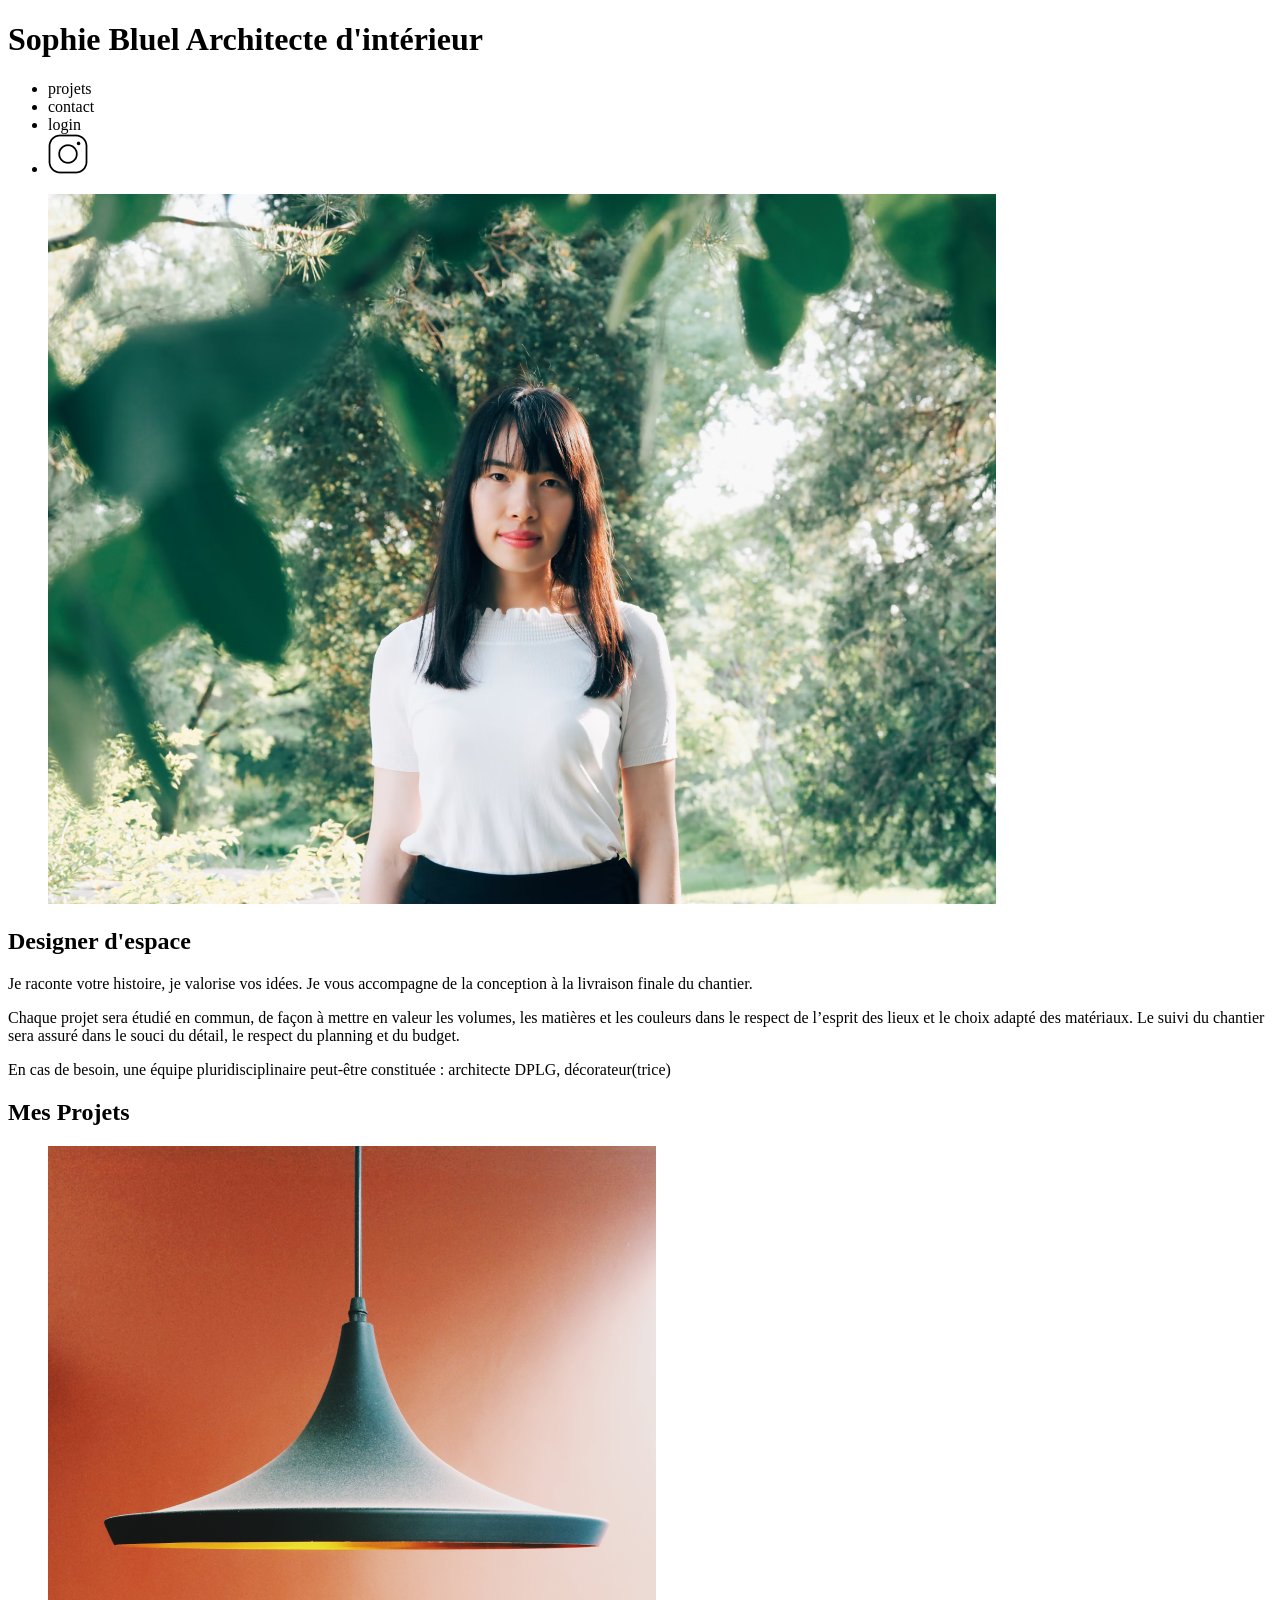
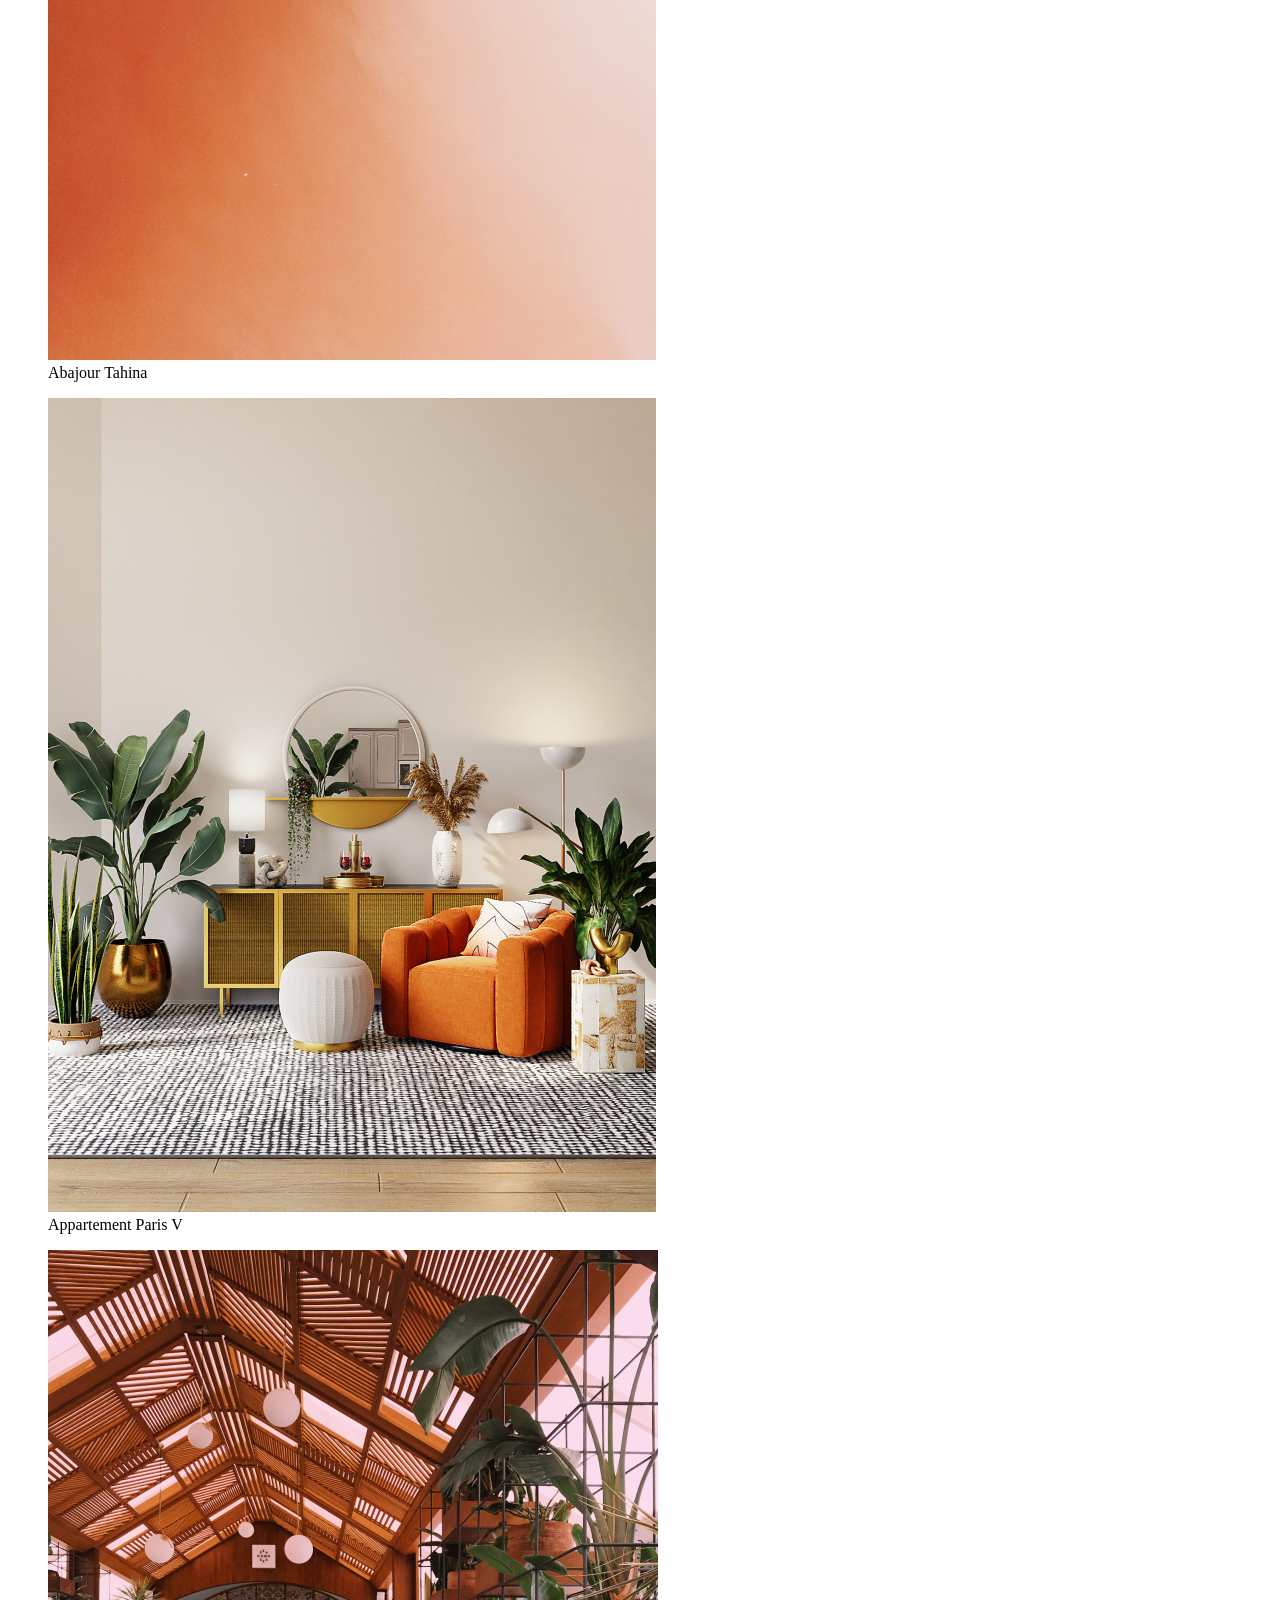
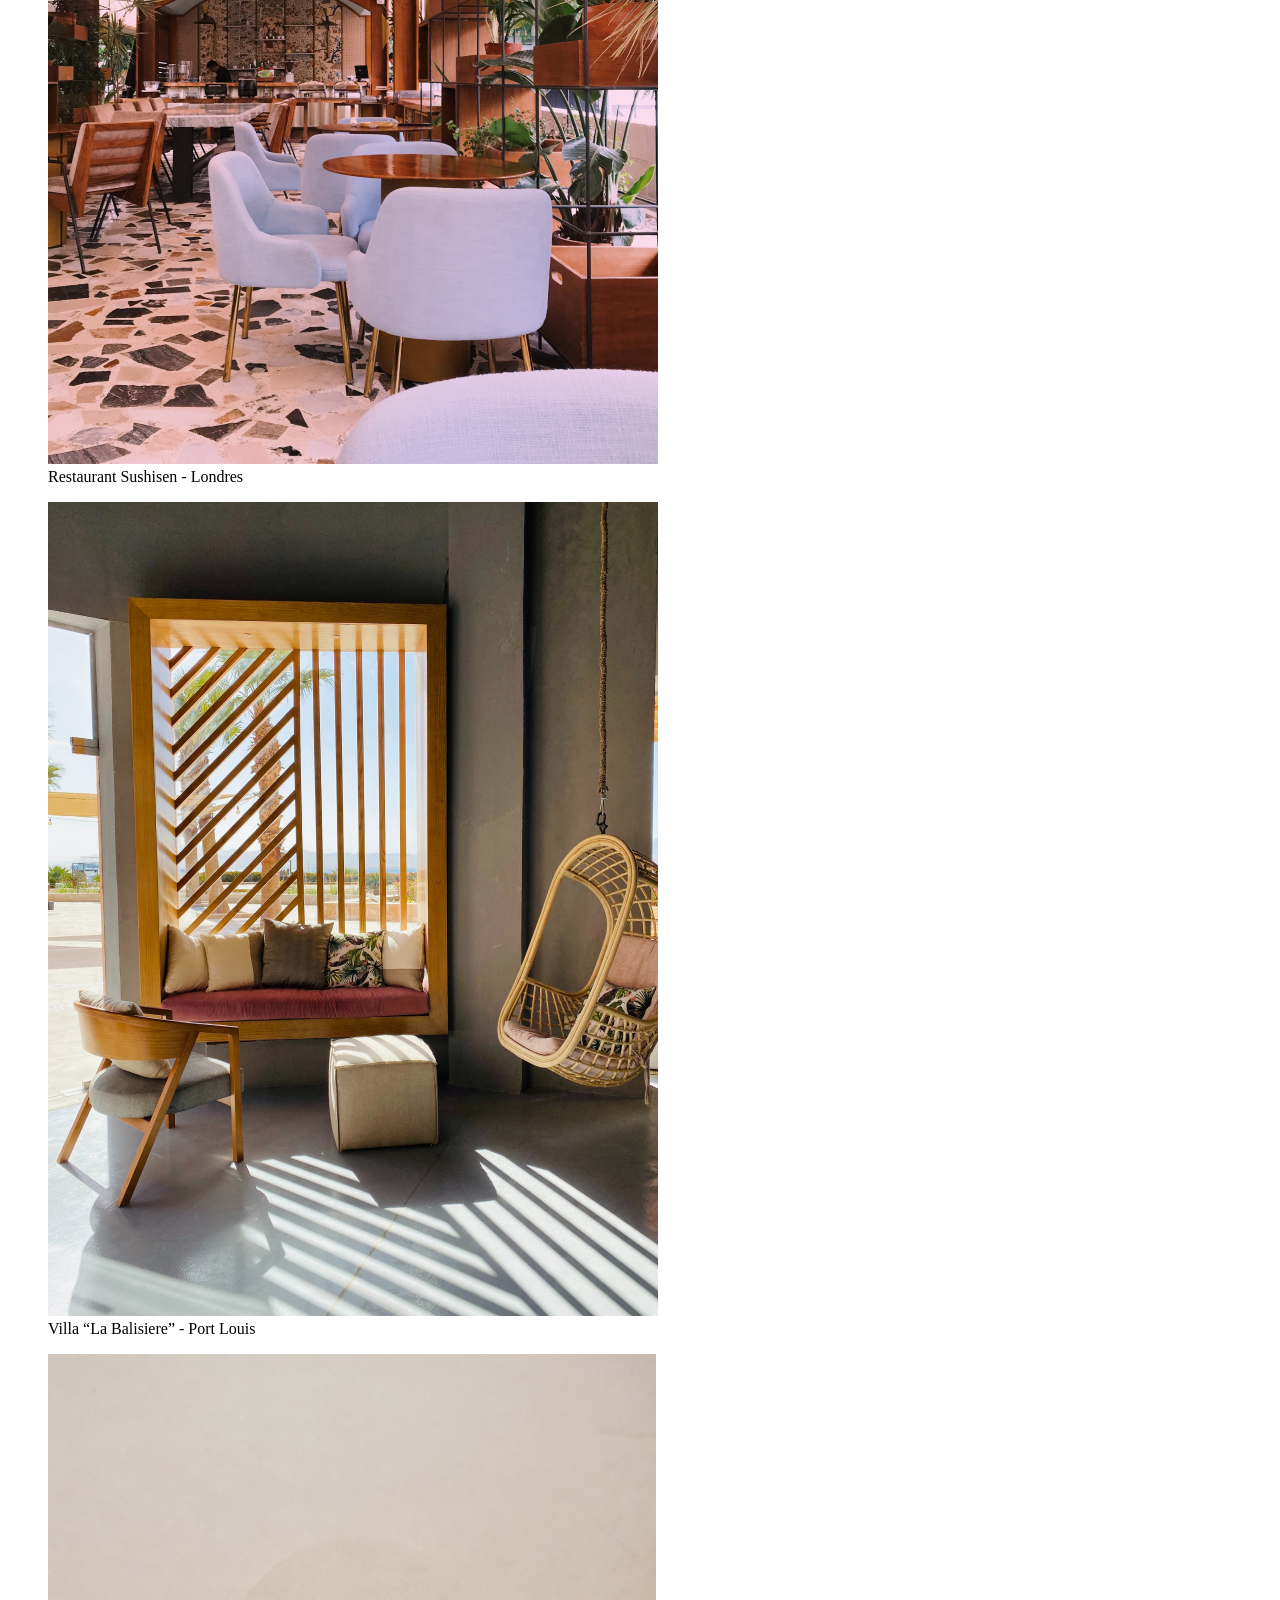
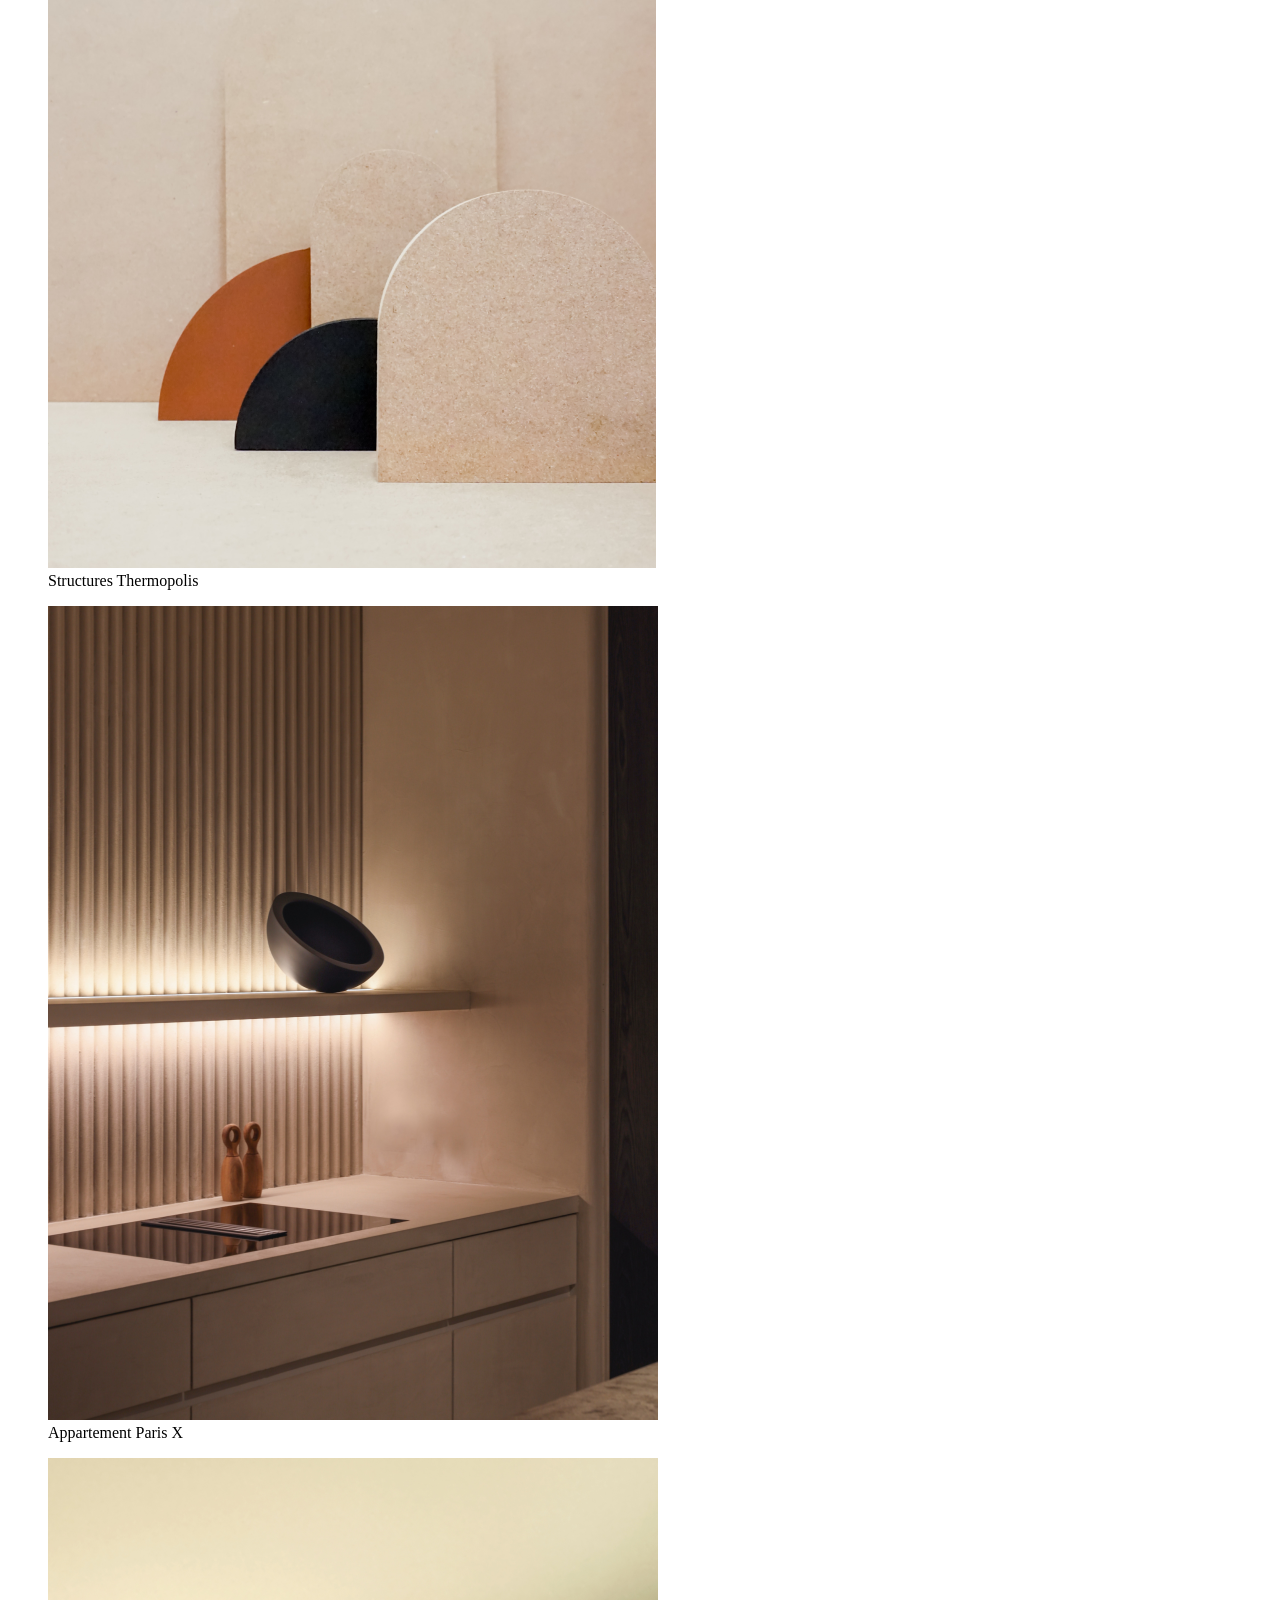
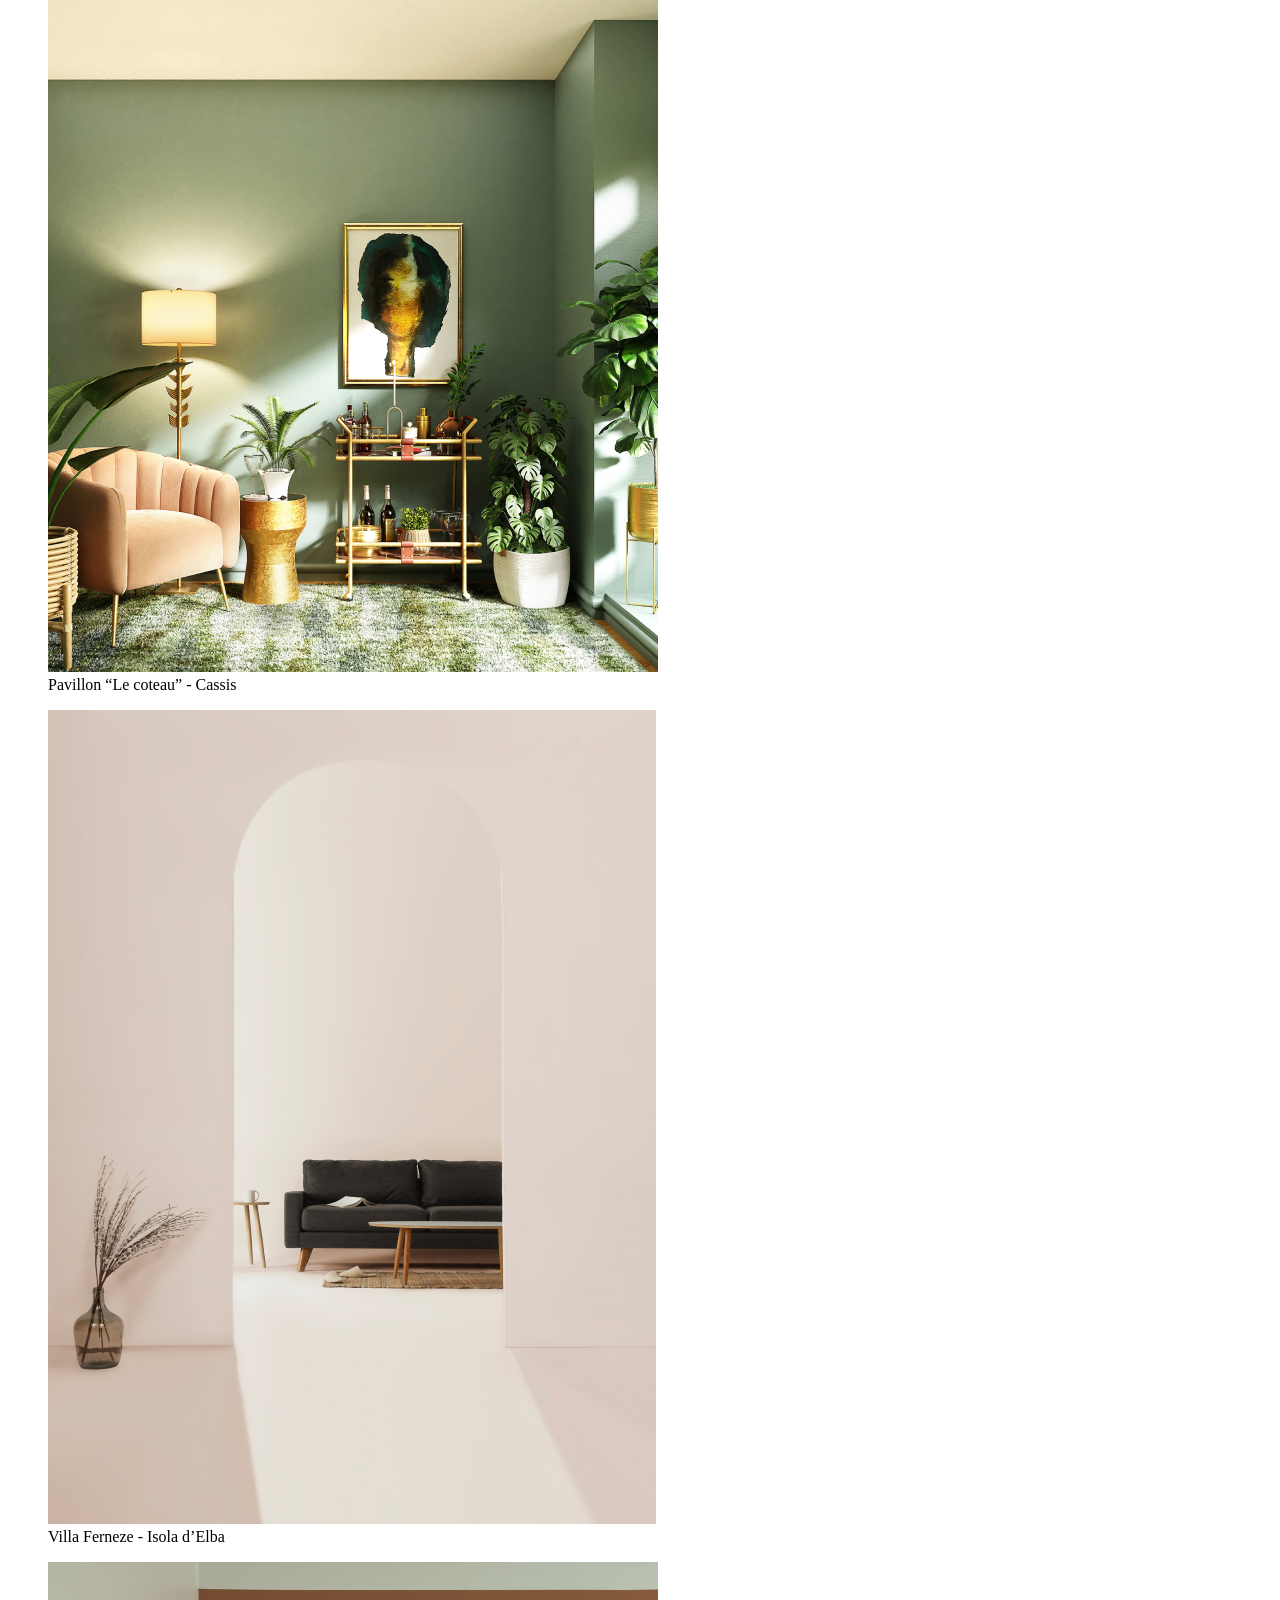
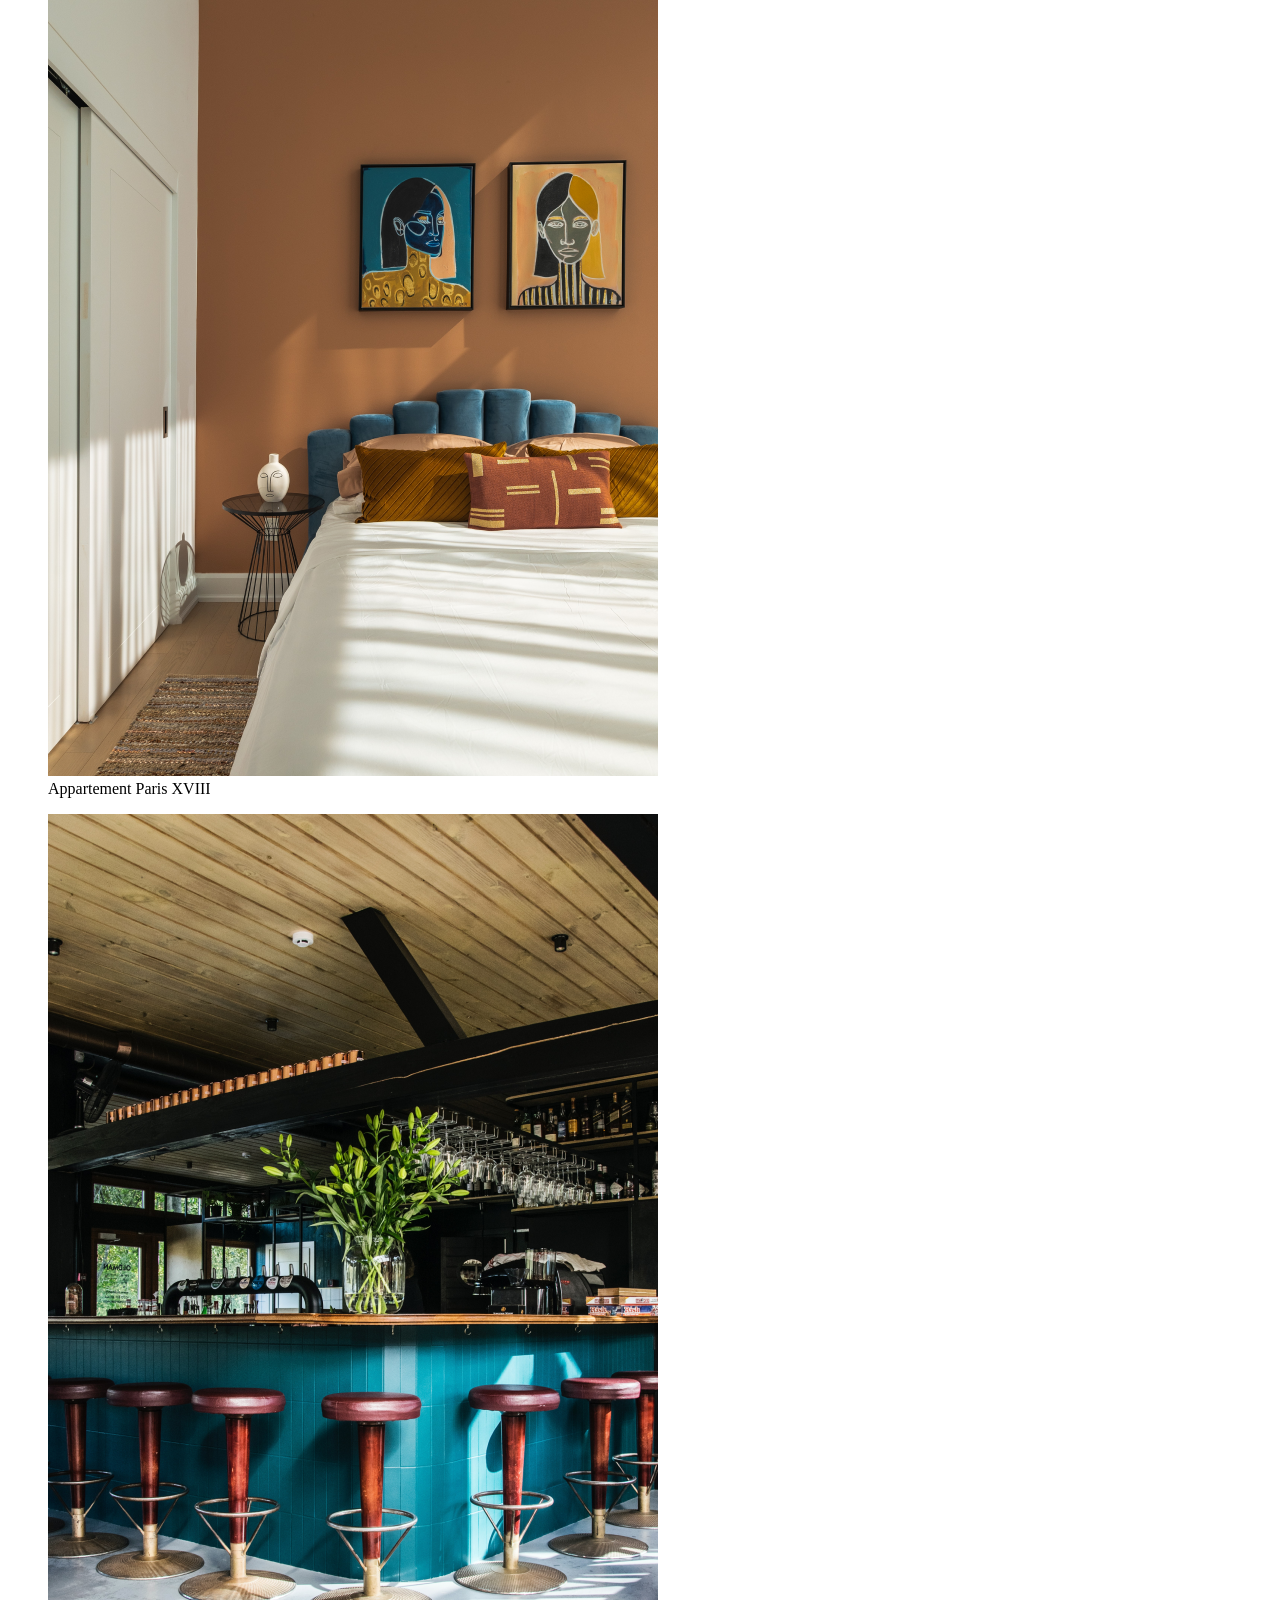
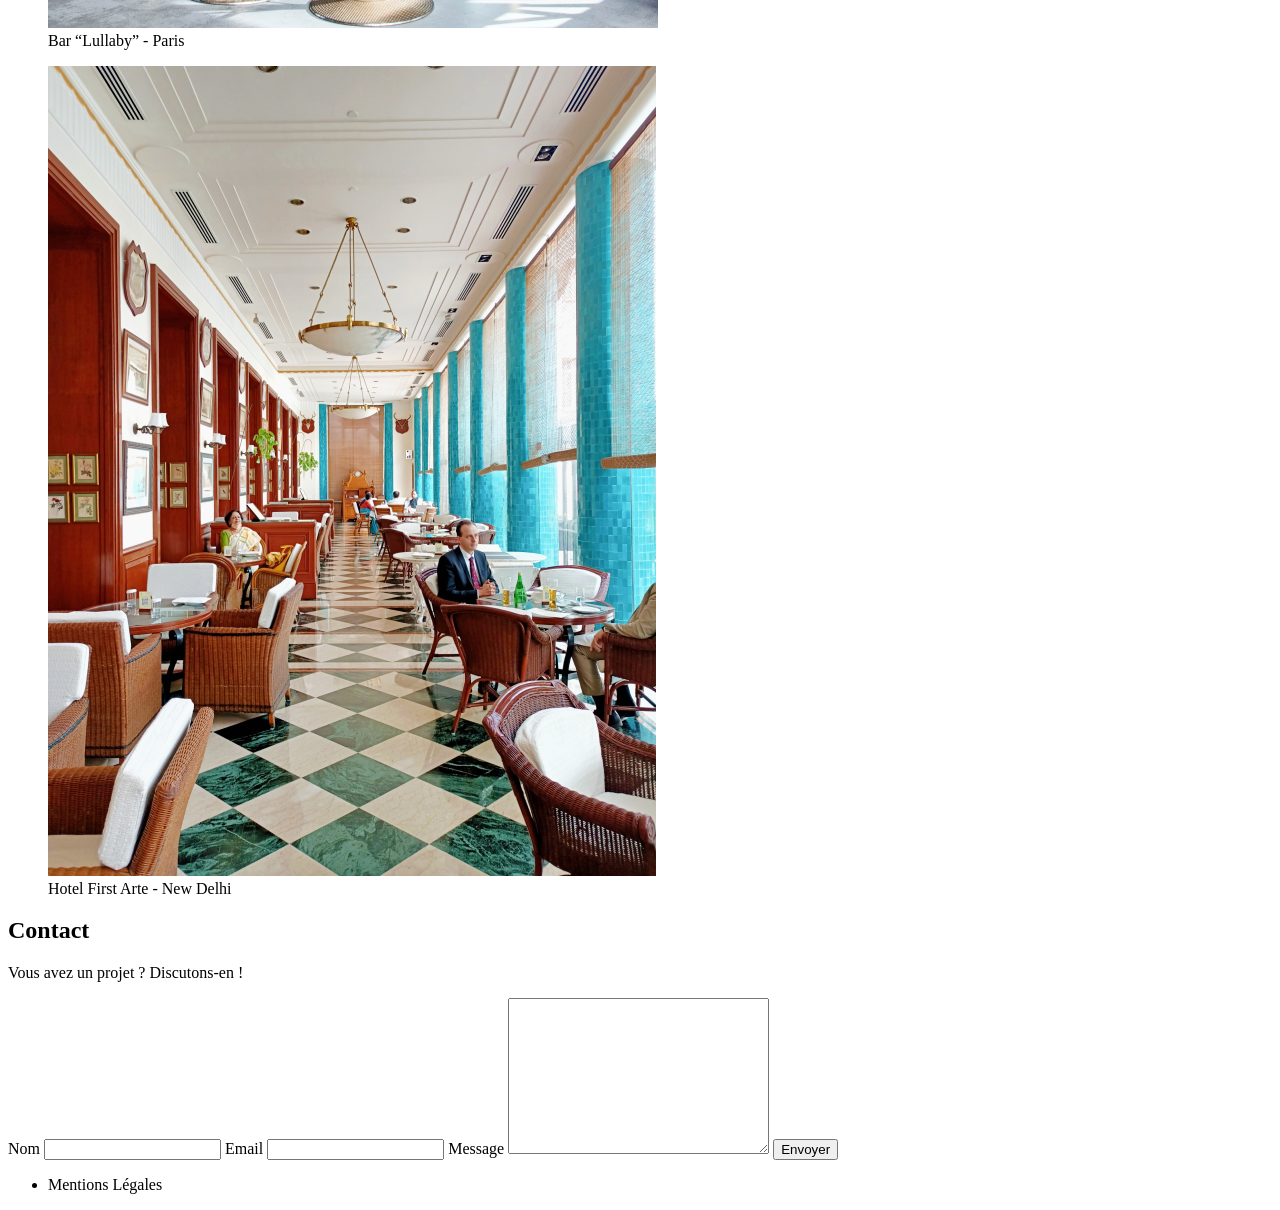
==== index.html @ d365cf8c "Etape 1.1: Récupération des oeuvres depuis l'API. Initialisation du DOM afin de les afficher dans le" ====
<!DOCTYPE html>
<html lang="fr">

<head>
	<meta charset="UTF-8">
	<title>Sophie Bluel - Architecte d'intérieur</title>
	<meta name="viewport" content="width=device-width, initial-scale=1.0">
	<link rel="preconnect" href="https://fonts.googleapis.com">
	<link rel="preconnect" href="https://fonts.gstatic.com" crossorigin>
	<link href="https://fonts.googleapis.com/css2?family=Syne:wght@700;800&family=Work+Sans&display=swap"
		rel="stylesheet">
	<meta name="description" content="">
	<link rel="stylesheet" href="./assets/style.css">
	<script type="module" src="./scripts/main.js"></script>
</head>

<body>
	<header>
		<h1>Sophie Bluel <span>Architecte d'intérieur</span></h1>
		<nav>
			<ul>
				<li>projets</li>
				<li>contact</li>
				<li>login</li>
				<li><img src="./assets/icons/instagram.png" alt="Instagram"></li>
			</ul>
		</nav>
	</header>
	<main>
		<section id="introduction">
			<figure>
				<img src="./assets/images/sophie-bluel.png" alt="">
			</figure>
			<article>
				<h2>Designer d'espace</h2>
				<p>Je raconte votre histoire, je valorise vos idées. Je vous accompagne de la conception à la livraison
					finale du chantier.</p>
				<p>Chaque projet sera étudié en commun, de façon à mettre en valeur les volumes, les matières et les
					couleurs dans le respect de l’esprit des lieux et le choix adapté des matériaux. Le suivi du
					chantier sera assuré dans le souci du détail, le respect du planning et du budget.</p>
				<p>En cas de besoin, une équipe pluridisciplinaire peut-être constituée : architecte DPLG,
					décorateur(trice)</p>
			</article>
		</section>
		<section id="portfolio">
			<h2>Mes Projets</h2>
			<div class="gallery">
				<figure>
					<img src="assets/images/abajour-tahina.png" alt="Abajour Tahina">
					<figcaption>Abajour Tahina</figcaption>
				</figure>
				<figure>
					<img src="assets/images/appartement-paris-v.png" alt="Appartement Paris V">
					<figcaption>Appartement Paris V</figcaption>
				</figure>
				<figure>
					<img src="assets/images/restaurant-sushisen-londres.png" alt="Restaurant Sushisen - Londres">
					<figcaption>Restaurant Sushisen - Londres</figcaption>
				</figure>
				<figure>
					<img src="assets/images/la-balisiere.png" alt="Villa “La Balisiere” - Port Louis">
					<figcaption>Villa “La Balisiere” - Port Louis</figcaption>
				</figure>
				<figure>
					<img src="assets/images/structures-thermopolis.png" alt="Structures Thermopolis">
					<figcaption>Structures Thermopolis</figcaption>
				</figure>
				<figure>
					<img src="assets/images/appartement-paris-x.png" alt="Appartement Paris X">
					<figcaption>Appartement Paris X</figcaption>
				</figure>
				<figure>
					<img src="assets/images/le-coteau-cassis.png" alt="Pavillon “Le coteau” - Cassis">
					<figcaption>Pavillon “Le coteau” - Cassis</figcaption>
				</figure>
				<figure>
					<img src="assets/images/villa-ferneze.png" alt="Villa Ferneze - Isola d’Elba">
					<figcaption>Villa Ferneze - Isola d’Elba</figcaption>
				</figure>
				<figure>
					<img src="assets/images/appartement-paris-xviii.png" alt="Appartement Paris XVIII">
					<figcaption>Appartement Paris XVIII</figcaption>
				</figure>
				<figure>
					<img src="assets/images/bar-lullaby-paris.png" alt="Bar “Lullaby” - Paris">
					<figcaption>Bar “Lullaby” - Paris</figcaption>
				</figure>
				<figure>
					<img src="assets/images/hotel-first-arte-new-delhi.png" alt="Hotel First Arte - New Delhi">
					<figcaption>Hotel First Arte - New Delhi</figcaption>
				</figure>
			</div>
		</section>
		<section id="contact">
			<h2>Contact</h2>
			<p>Vous avez un projet ? Discutons-en !</p>
			<form action="#" method="post">
				<label for="name">Nom</label>
				<input type="text" name="name" id="name">
				<label for="email">Email</label>
				<input type="email" name="email" id="email">
				<label for="message">Message</label>
				<textarea name="message" id="message" cols="30" rows="10"></textarea>
				<input type="submit" value="Envoyer">
			</form>
		</section>
	</main>

	<footer>
		<nav>
			<ul>
				<li>Mentions Légales</li>
			</ul>
		</nav>
	</footer>
</body>

</html>
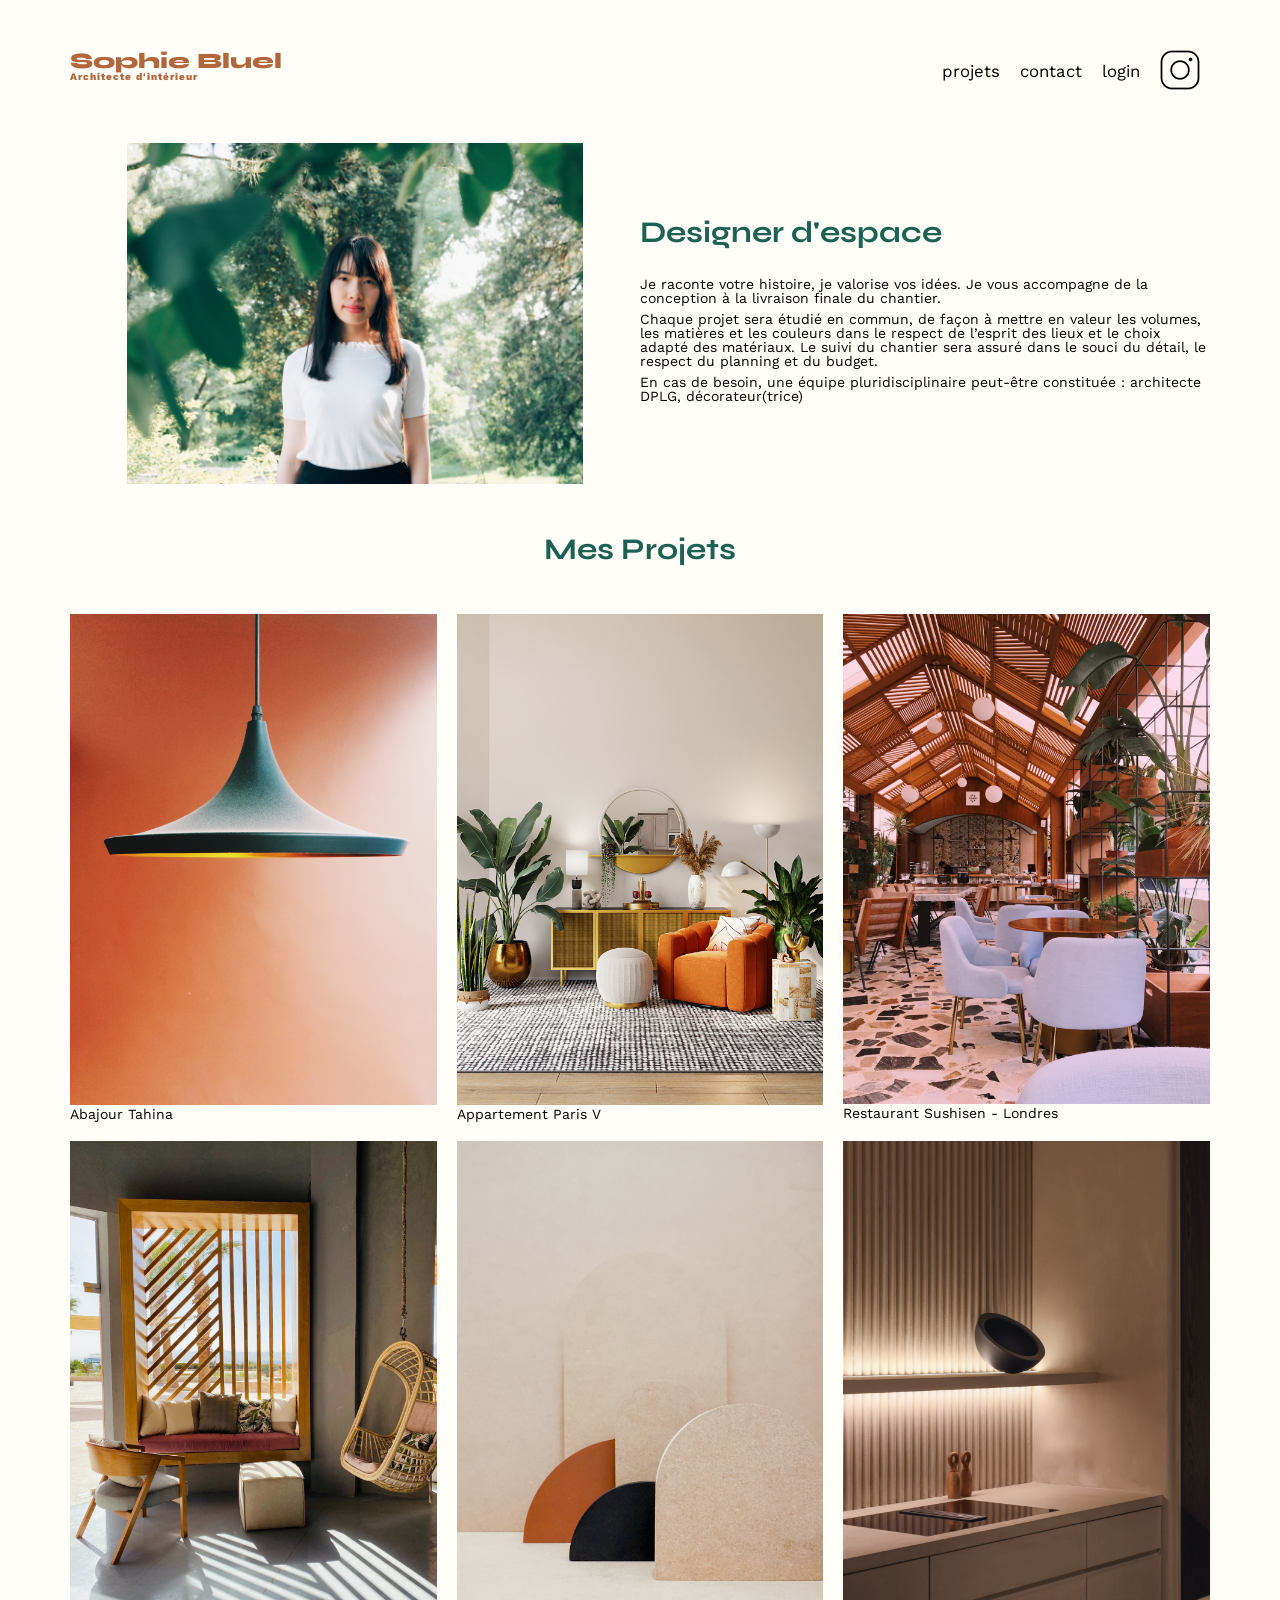
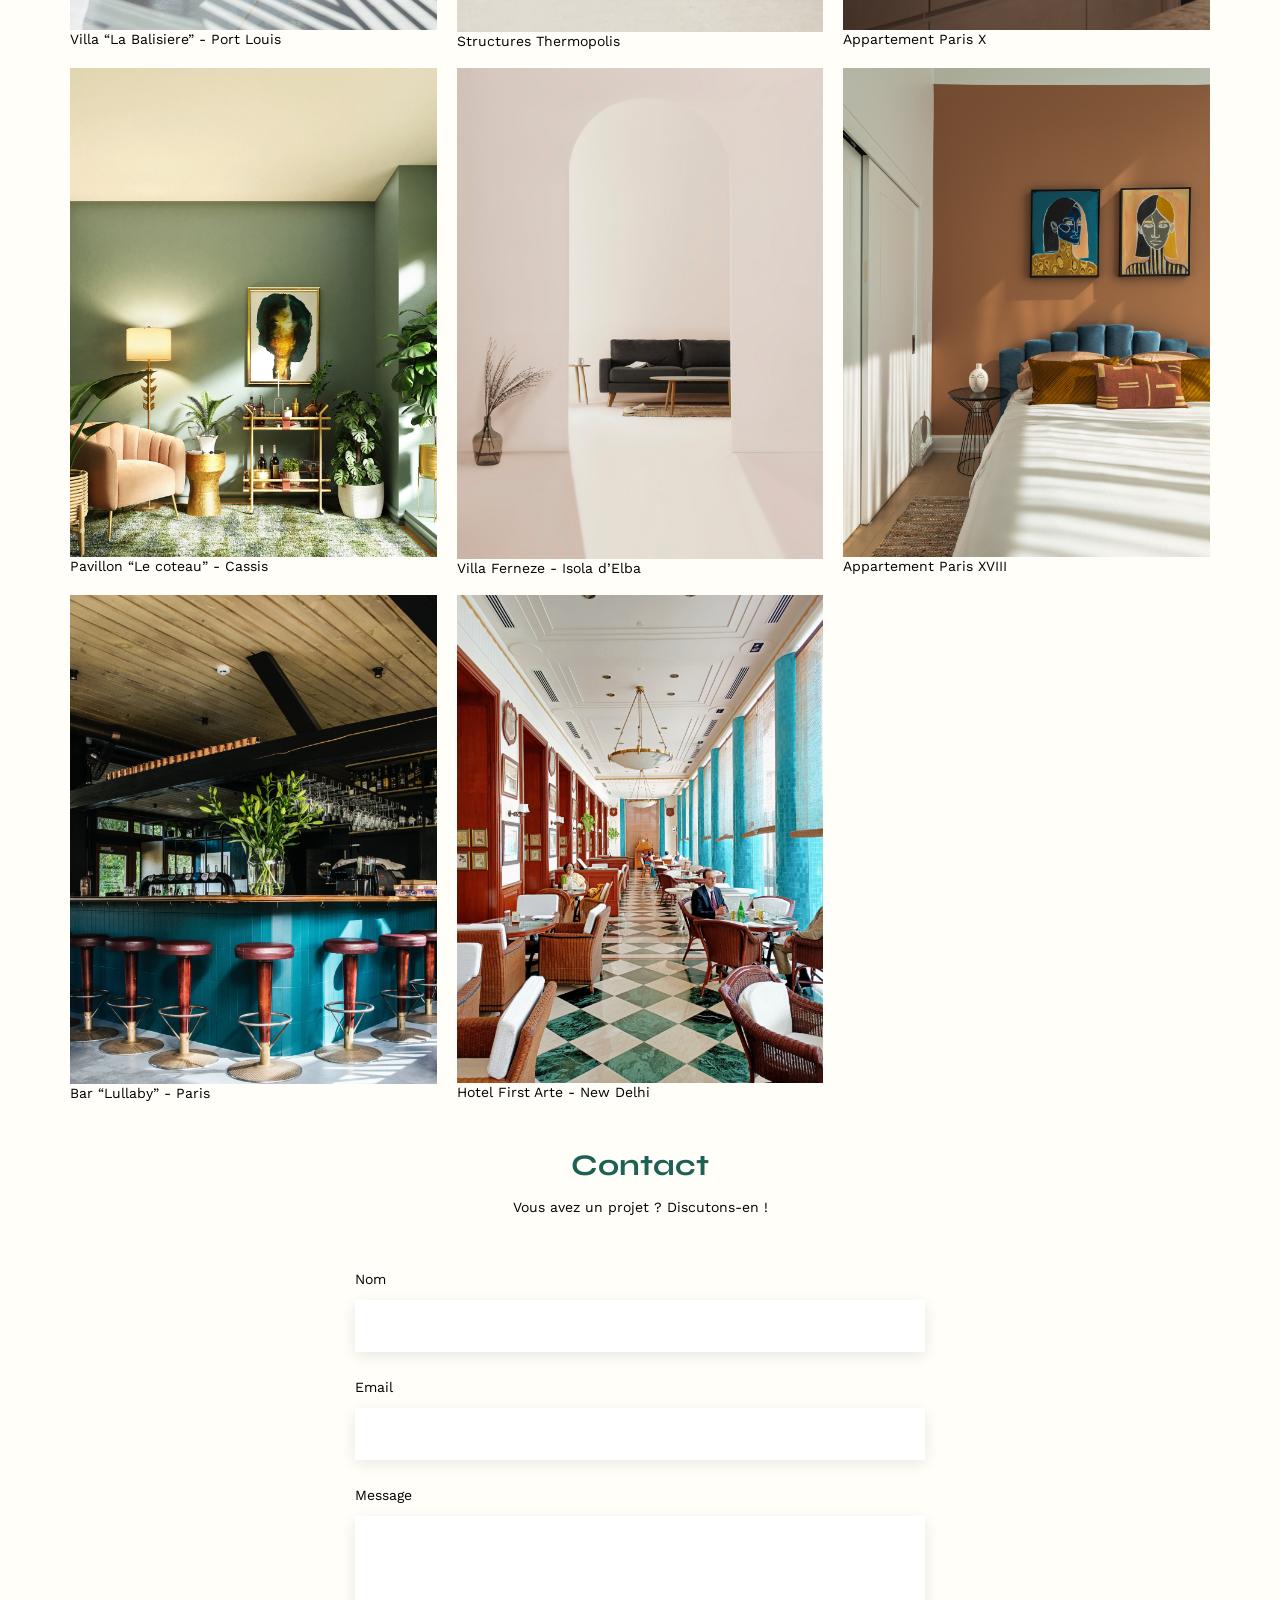
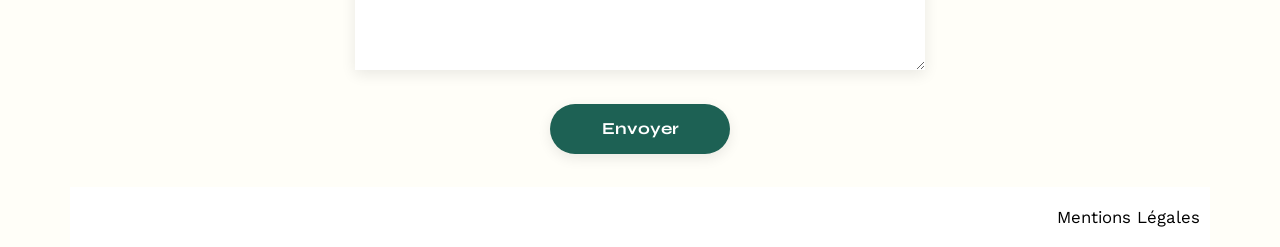
==== commit ddaa1538: "Etape 2.1: Création de la page de connexion en html et css non fonctionnelle. Réorganisation des fic" ====
--- a/index.html
+++ b/index.html
@@ -11,7 +11,7 @@
 		rel="stylesheet">
 	<meta name="description" content="">
 	<link rel="stylesheet" href="./assets/style.css">
-	<script type="module" src="./scripts/main.js"></script>
+	<script type="module" src="./scripts/index.js"></script>
 </head>
 
 <body>
--- a/assets/style.css
+++ b/assets/style.css
@@ -0,0 +1,338 @@
+/* http://meyerweb.com/eric/tools/css/reset/
+   v2.0 | 20110126
+   License: none (public domain)
+*/
+
+html,
+body,
+div,
+span,
+applet,
+object,
+iframe,
+h1,
+h2,
+h3,
+h4,
+h5,
+h6,
+p,
+blockquote,
+pre,
+a,
+abbr,
+acronym,
+address,
+big,
+cite,
+code,
+del,
+dfn,
+em,
+img,
+ins,
+kbd,
+q,
+s,
+samp,
+small,
+strike,
+strong,
+sub,
+sup,
+tt,
+var,
+b,
+u,
+i,
+center,
+dl,
+dt,
+dd,
+ol,
+ul,
+li,
+fieldset,
+form,
+label,
+legend,
+table,
+caption,
+tbody,
+tfoot,
+thead,
+tr,
+th,
+td,
+article,
+aside,
+canvas,
+details,
+embed,
+figure,
+figcaption,
+footer,
+header,
+hgroup,
+menu,
+nav,
+output,
+ruby,
+section,
+summary,
+time,
+mark,
+audio,
+video {
+	margin: 0;
+	padding: 0;
+	border: 0;
+	font-size: 100%;
+	font: inherit;
+	vertical-align: baseline;
+}
+
+/* HTML5 display-role reset for older browsers */
+article,
+aside,
+details,
+figcaption,
+figure,
+footer,
+header,
+hgroup,
+menu,
+nav,
+section {
+	display: block;
+}
+
+body {
+	line-height: 1;
+	background-color: #FFFEF8;
+}
+
+ol,
+ul {
+	list-style: none;
+}
+
+blockquote,
+q {
+	quotes: none;
+}
+
+blockquote:before,
+blockquote:after,
+q:before,
+q:after {
+	content: '';
+	content: none;
+}
+
+table {
+	border-collapse: collapse;
+	border-spacing: 0;
+}
+
+/** end reset css**/
+body {
+	max-width: 1140px;
+	margin: auto;
+	font-family: 'Work Sans';
+	font-size: 14px;
+}
+
+header {
+	display: flex;
+	justify-content: space-between;
+	margin: 50px 0
+}
+
+section {
+	margin: 50px 0
+}
+
+h1 {
+	display: flex;
+	flex-direction: column;
+	font-family: 'Syne';
+	font-size: 22px;
+	font-weight: 800;
+	color: #B1663C
+}
+
+h1>span {
+	font-family: 'Work Sans';
+	font-size: 10px;
+	letter-spacing: 0.1em;
+	;
+}
+
+h2 {
+	font-family: 'Syne';
+	font-weight: 700;
+	font-size: 30px;
+	color: #1D6154
+}
+
+nav ul {
+	display: flex;
+	align-items: center;
+	list-style-type: none;
+
+}
+
+nav li {
+	padding: 0 10px;
+	font-size: 1.2em;
+}
+
+li:hover {
+	color: #B1663C;
+}
+
+#introduction {
+	display: flex;
+	align-items: center;
+}
+
+#introduction figure {
+	flex: 1
+}
+
+#introduction img {
+	display: block;
+	margin: auto;
+	width: 80%;
+}
+
+#introduction article {
+	flex: 1
+}
+
+#introduction h2 {
+	margin-bottom: 1em;
+}
+
+#introduction p {
+	margin-bottom: 0.5em;
+}
+
+#portfolio h2 {
+	text-align: center;
+	margin-bottom: 50px;
+}
+
+/* Gestion des filtres de la galerie */
+.filter {
+	display: flex;
+	justify-content: center;
+	gap: 10px;
+	margin-bottom: 50px;
+}
+
+.filter-button {
+	display: flex;
+	justify-content: center;
+	align-items: center;
+	font-family: 'Syne', sans-serif;
+	font-weight: 700;
+	font-style: bold;
+	font-size: 16px;
+	border-radius: 60px;
+	border: 1px solid #1D6154;
+	padding: 10px 25px;
+	background-color: transparent;
+	height: 37px;
+	color: #1D6154;
+}
+
+.filter-button-selected {
+	background-color: #1D6154;
+	color: #FFFFFF;
+}
+
+.gallery {
+	width: 100%;
+	display: grid;
+	grid-template-columns: 1fr 1fr 1fr;
+	grid-column-gap: 20px;
+	grid-row-gap: 20px;
+}
+
+.gallery img {
+	width: 100%;
+
+}
+
+#contact,
+#login {
+	width: 50%;
+	margin: auto;
+	text-align: center;
+}
+
+#login {
+	margin-top: 100px;
+	margin-bottom: 450px;
+}
+
+#contact h2,
+#login h2 {
+	margin-bottom: 20px;
+}
+
+#contact form,
+#login form {
+	text-align: left;
+	margin-top: 30px;
+	display: flex;
+	flex-direction: column;
+}
+
+#contact input,
+#login input {
+	height: 50px;
+	font-size: 1.2em;
+	border: none;
+	box-shadow: 0px 4px 14px rgba(0, 0, 0, 0.09);
+}
+
+#contact label,
+#login label {
+	margin: 2em 0 1em 0;
+}
+
+#contact textarea,
+#login textarea {
+	border: none;
+	box-shadow: 0px 4px 14px rgba(0, 0, 0, 0.09);
+}
+
+#login a {
+	text-decoration: underline;
+	color: #3D3D3D;
+}
+
+input[type="submit"] {
+	font-family: 'Syne';
+	font-weight: 700;
+	color: #FFFFFF;
+	background-color: #1D6154;
+	margin: 2em auto;
+	width: 180px;
+	text-align: center;
+	border-radius: 60px;
+}
+
+footer {
+	background-color: #FFFFFF;
+}
+
+footer nav ul {
+	display: flex;
+	justify-content: flex-end;
+	height: 60px;
+	align-items: center;
+}
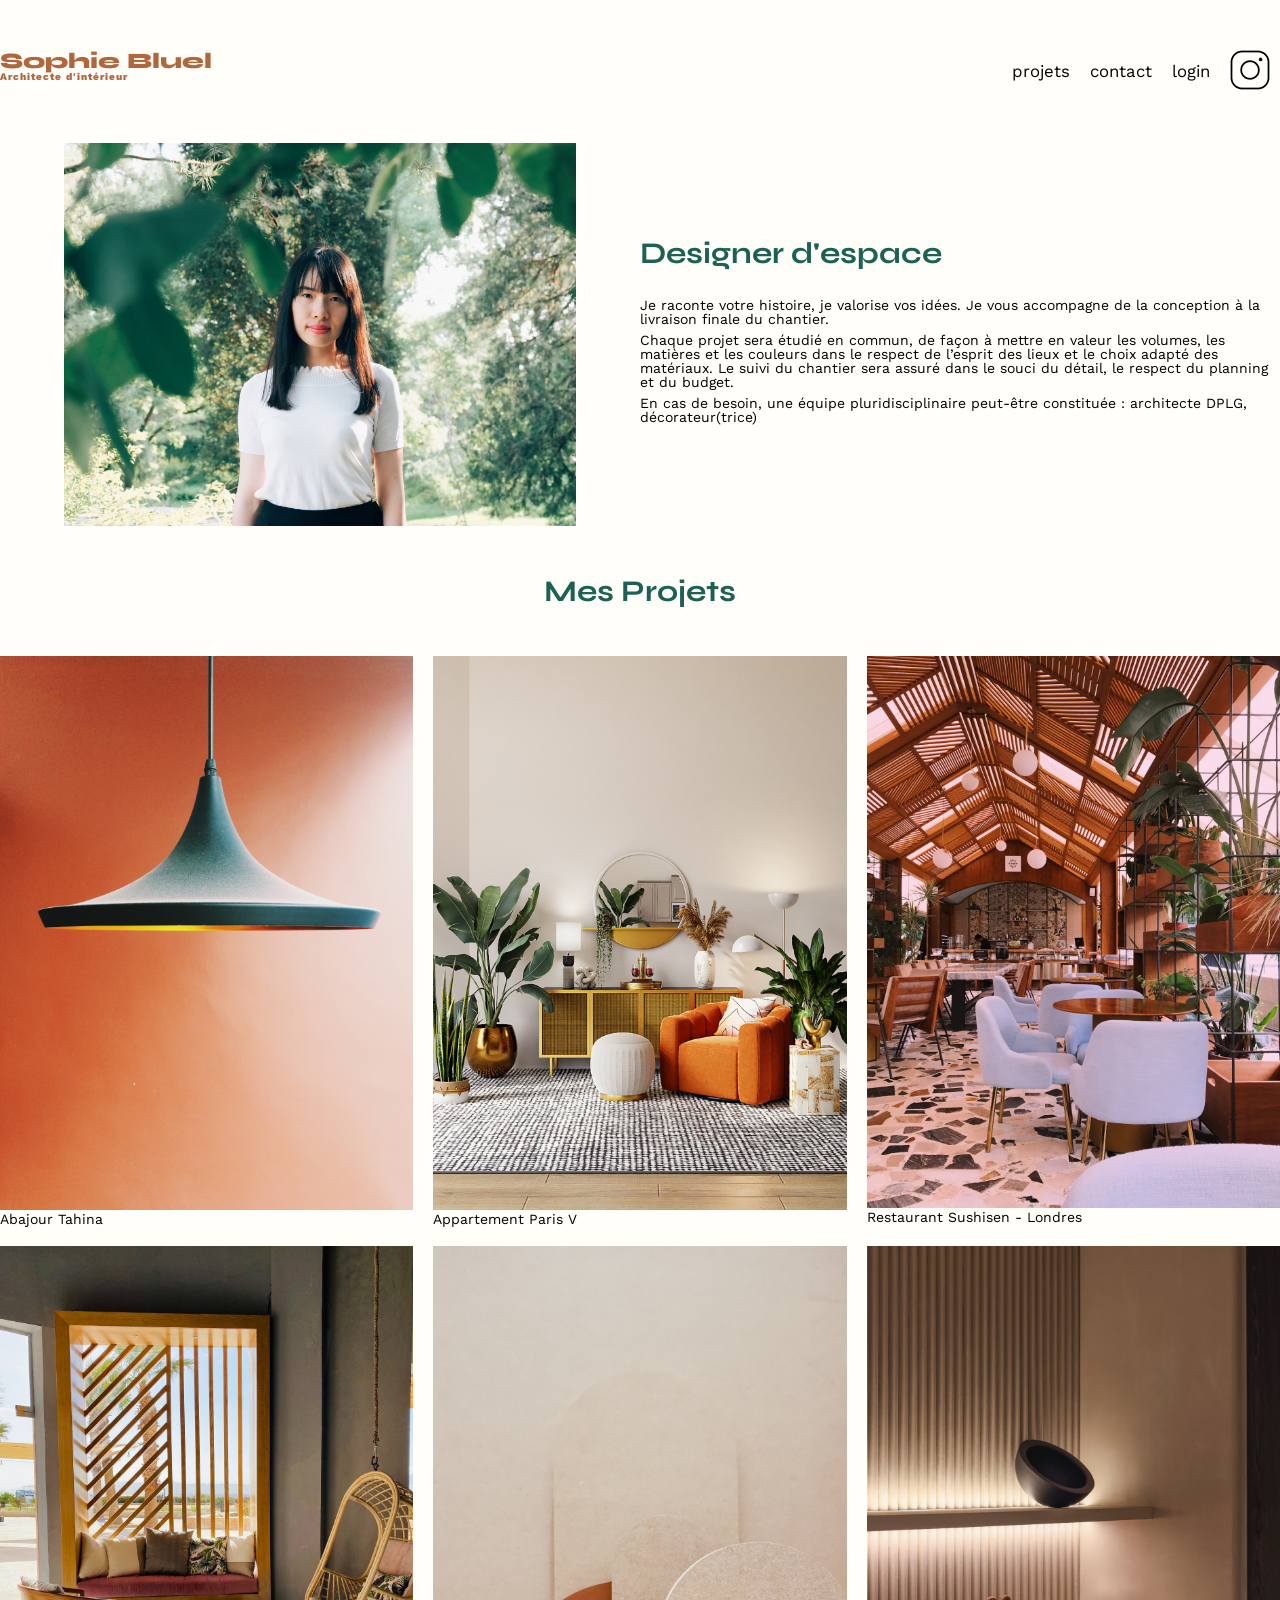
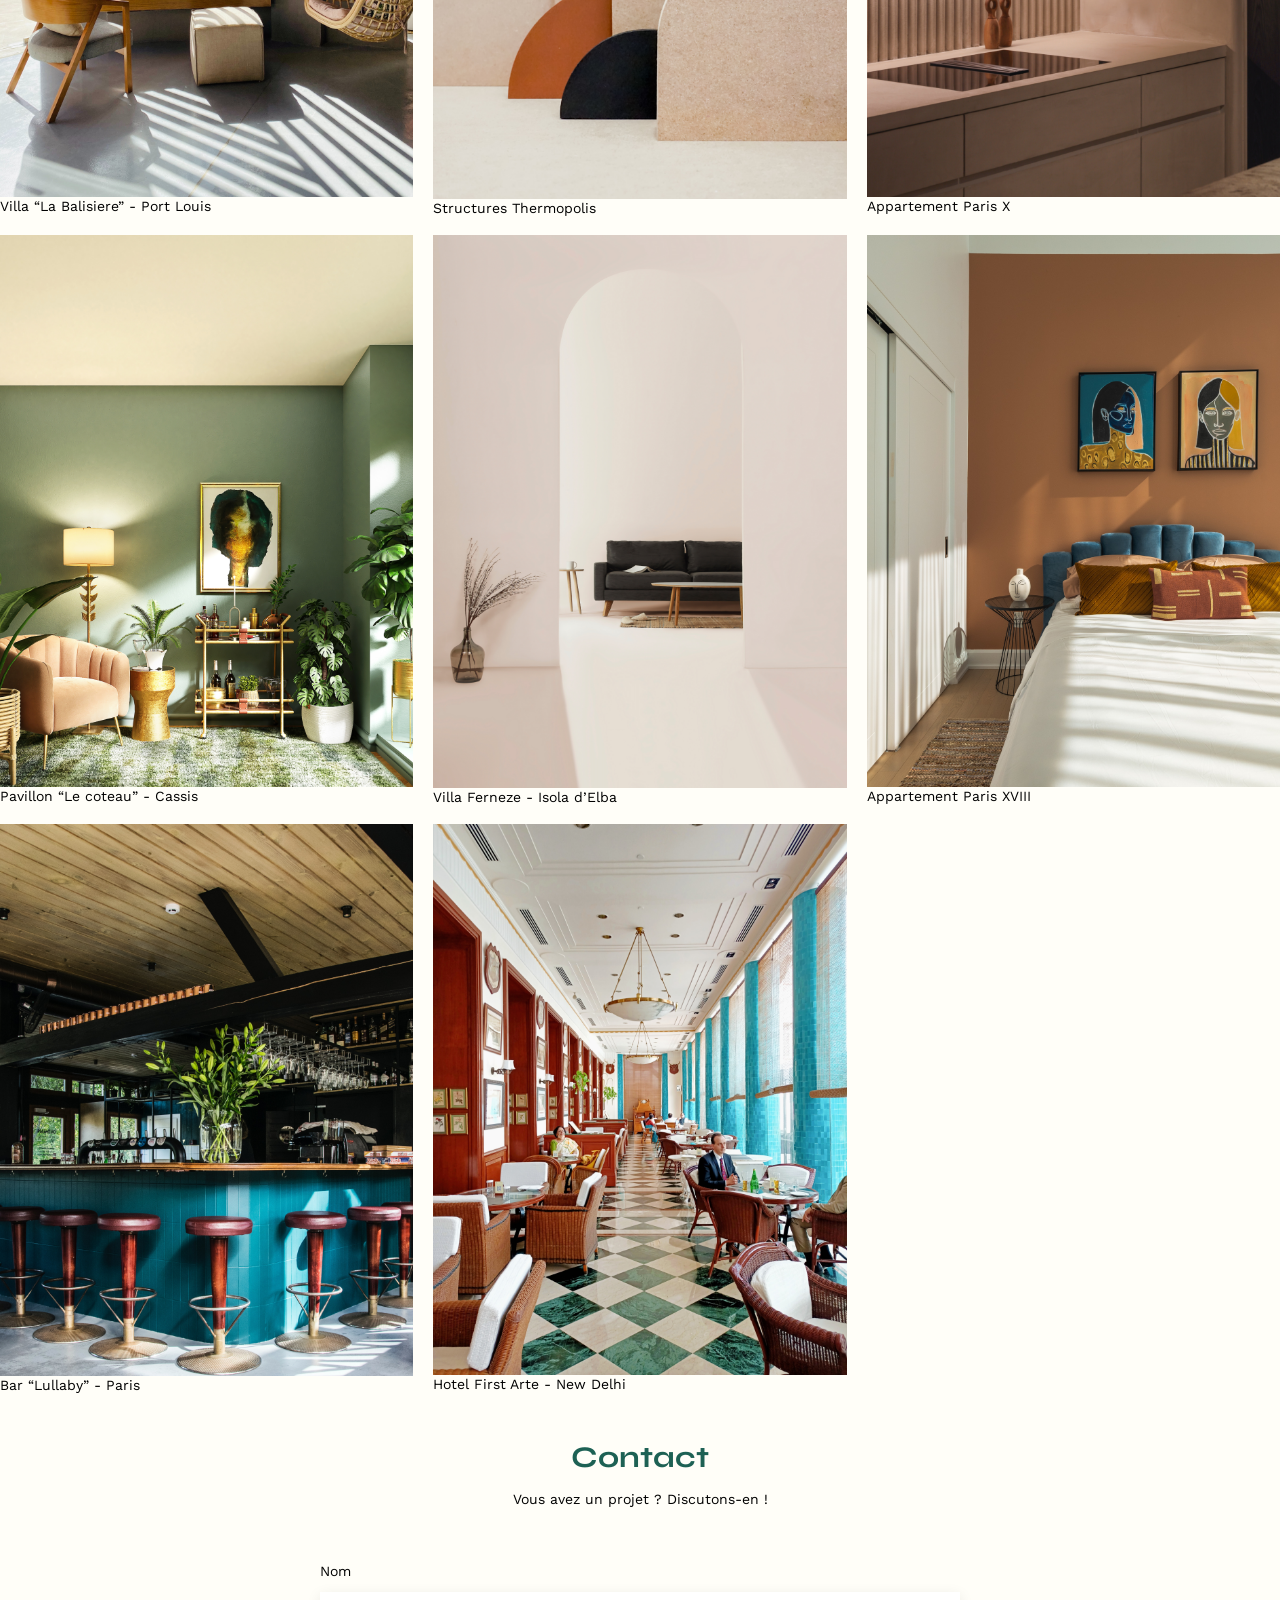
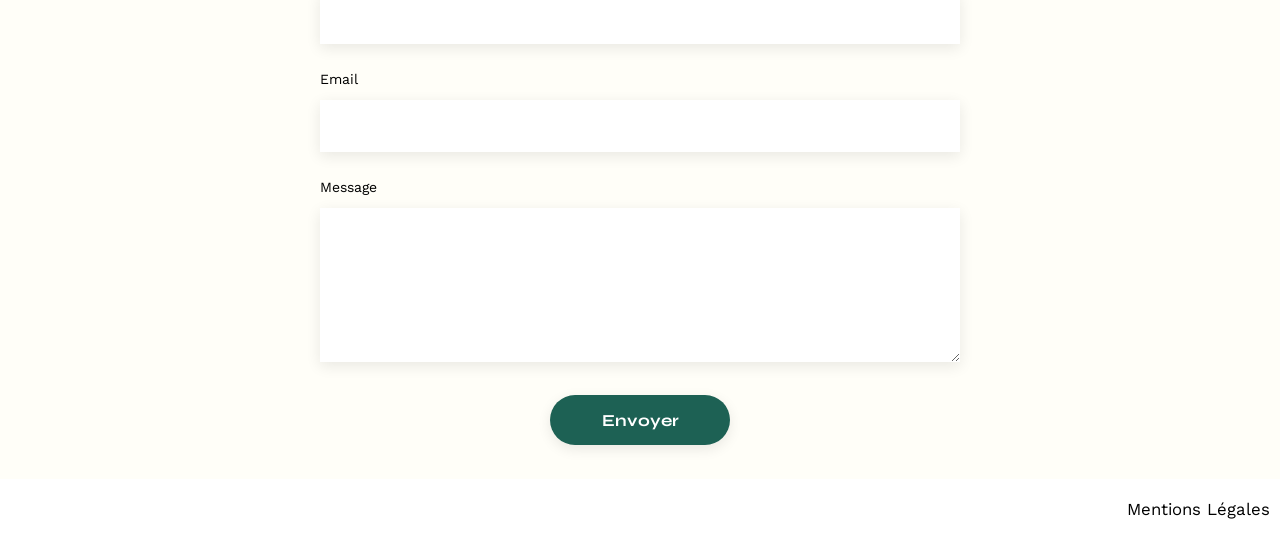
==== commit 5991dee0: "Etape 2.2 : développement de la gestion de la connexion et déconnexion avec les modification du lien" ====
--- a/index.html
+++ b/index.html
@@ -19,9 +19,9 @@
 		<h1>Sophie Bluel <span>Architecte d'intérieur</span></h1>
 		<nav>
 			<ul>
-				<li>projets</li>
-				<li>contact</li>
-				<li>login</li>
+				<li><a href="#portfolio">projets</a></li>
+				<li><a href="#contact">contact</a></li>
+				<li><a class="js-log js-login" href="./login.html">login</a></li>
 				<li><img src="./assets/icons/instagram.png" alt="Instagram"></li>
 			</ul>
 		</nav>
@@ -104,6 +104,7 @@
 				<input type="submit" value="Envoyer">
 			</form>
 		</section>
+
 	</main>
 
 	<footer>
--- a/assets/style.css
+++ b/assets/style.css
@@ -112,6 +112,11 @@
 	background-color: #FFFEF8;
 }
 
+a {
+	text-decoration: none;
+	color: black;
+}
+
 ol,
 ul {
 	list-style: none;
@@ -137,7 +142,7 @@
 
 /** end reset css**/
 body {
-	max-width: 1140px;
+	max-width: 1440px;
 	margin: auto;
 	font-family: 'Work Sans';
 	font-size: 14px;
@@ -219,20 +224,47 @@
 	margin-bottom: 0.5em;
 }
 
+#portfolio {
+	position: relative;
+}
+
 #portfolio h2 {
 	text-align: center;
 	margin-bottom: 50px;
 }
 
+/* Gestion du bloc modifier */
+.edit {
+	position: absolute;
+	top: 9px;
+	left: calc(50% + 126px);
+	display: flex;
+	align-items: flex-end;
+	gap: 9px;
+}
+
+.logo-edit {
+	width: 20px;
+}
+
+.separator {
+	border: none;
+	/* Supprime la bordure par défaut */
+	border-top: 1px solid #ccc;
+	margin: 20px 0;
+}
+
 /* Gestion des filtres de la galerie */
 .filter {
 	display: flex;
 	justify-content: center;
 	gap: 10px;
 	margin-bottom: 50px;
-}
-
-.filter-button {
+	width: 100%;
+}
+
+.filter-button,
+.button {
 	display: flex;
 	justify-content: center;
 	align-items: center;
@@ -248,7 +280,8 @@
 	color: #1D6154;
 }
 
-.filter-button-selected {
+.filter-button-selected,
+.button {
 	background-color: #1D6154;
 	color: #FFFFFF;
 }
@@ -297,6 +330,16 @@
 	font-size: 1.2em;
 	border: none;
 	box-shadow: 0px 4px 14px rgba(0, 0, 0, 0.09);
+}
+
+#login .error {
+	box-shadow: 0px 4px 14px rgba(255, 0, 0);
+}
+
+.errorLogin {
+	color: rgba(255, 0, 0);
+	font-weight: 700;
+	padding: 10px 0;
 }
 
 #contact label,
